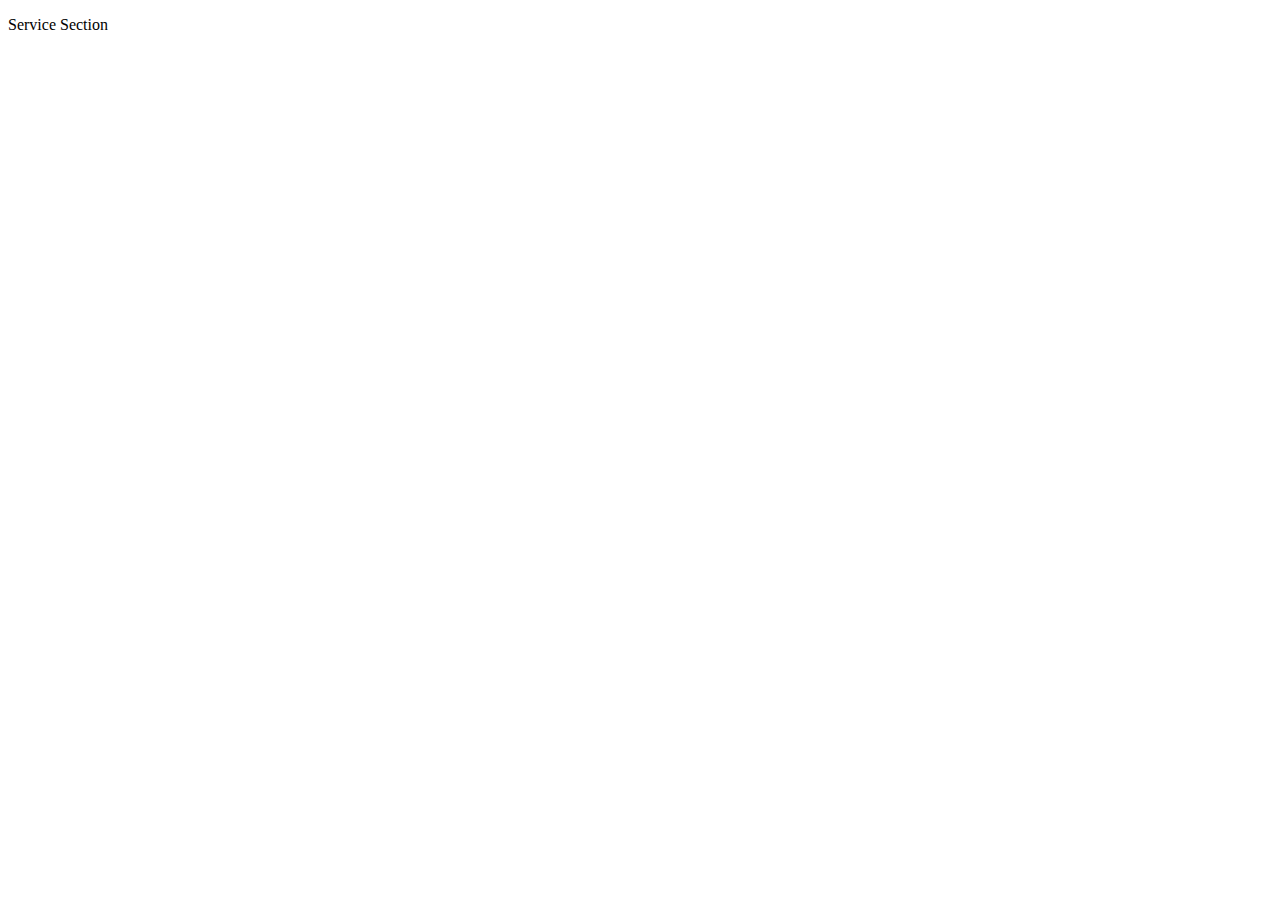
==== service.html @ ff48f56a "Initial commit" ====
<!DOCTYPE html>
<html lang="uz">
<head>
    <meta charset="UTF-8">
    <meta http-equiv="X-UA-Compatible" content="IE=edge">
    <meta name="viewport" content="width=device-width, initial-scale=1.0">
    <title>Service Section</title>
</head>
<body>
    <p>Service Section</p>
</body>
</html>
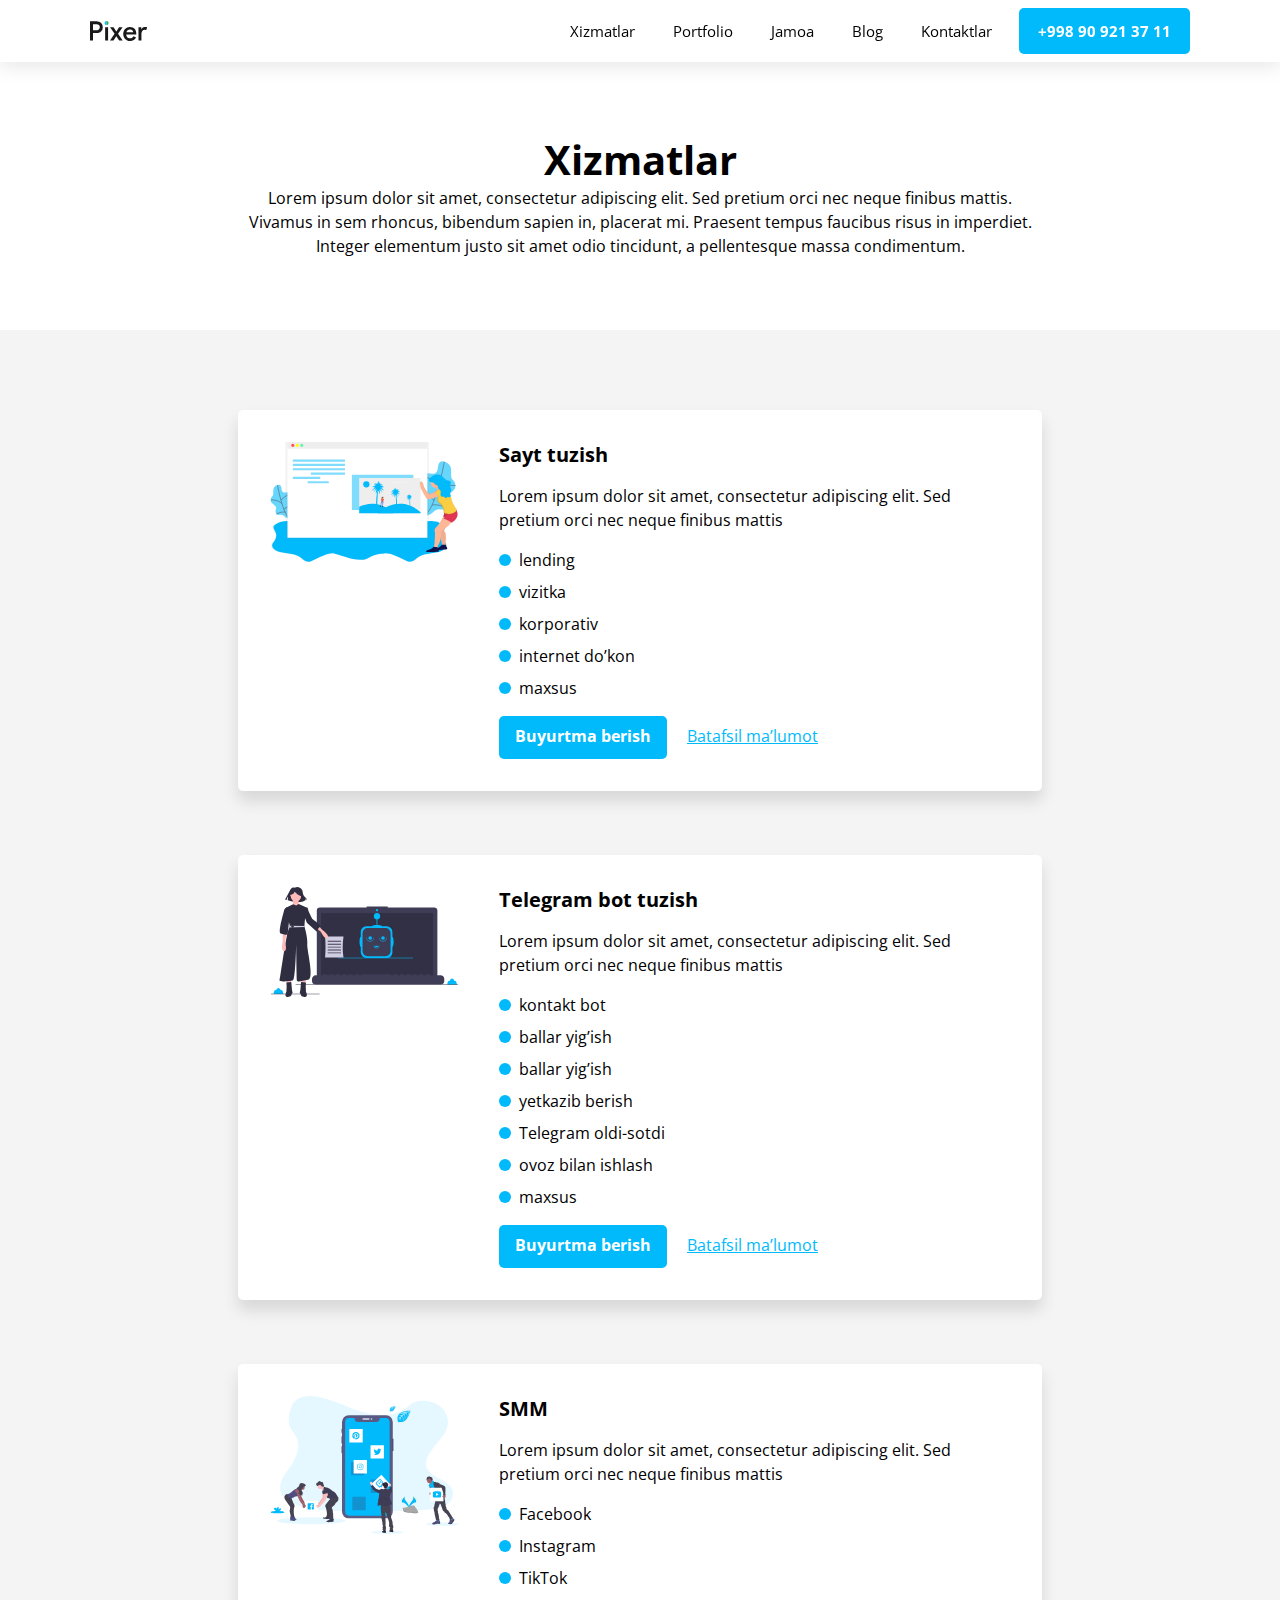
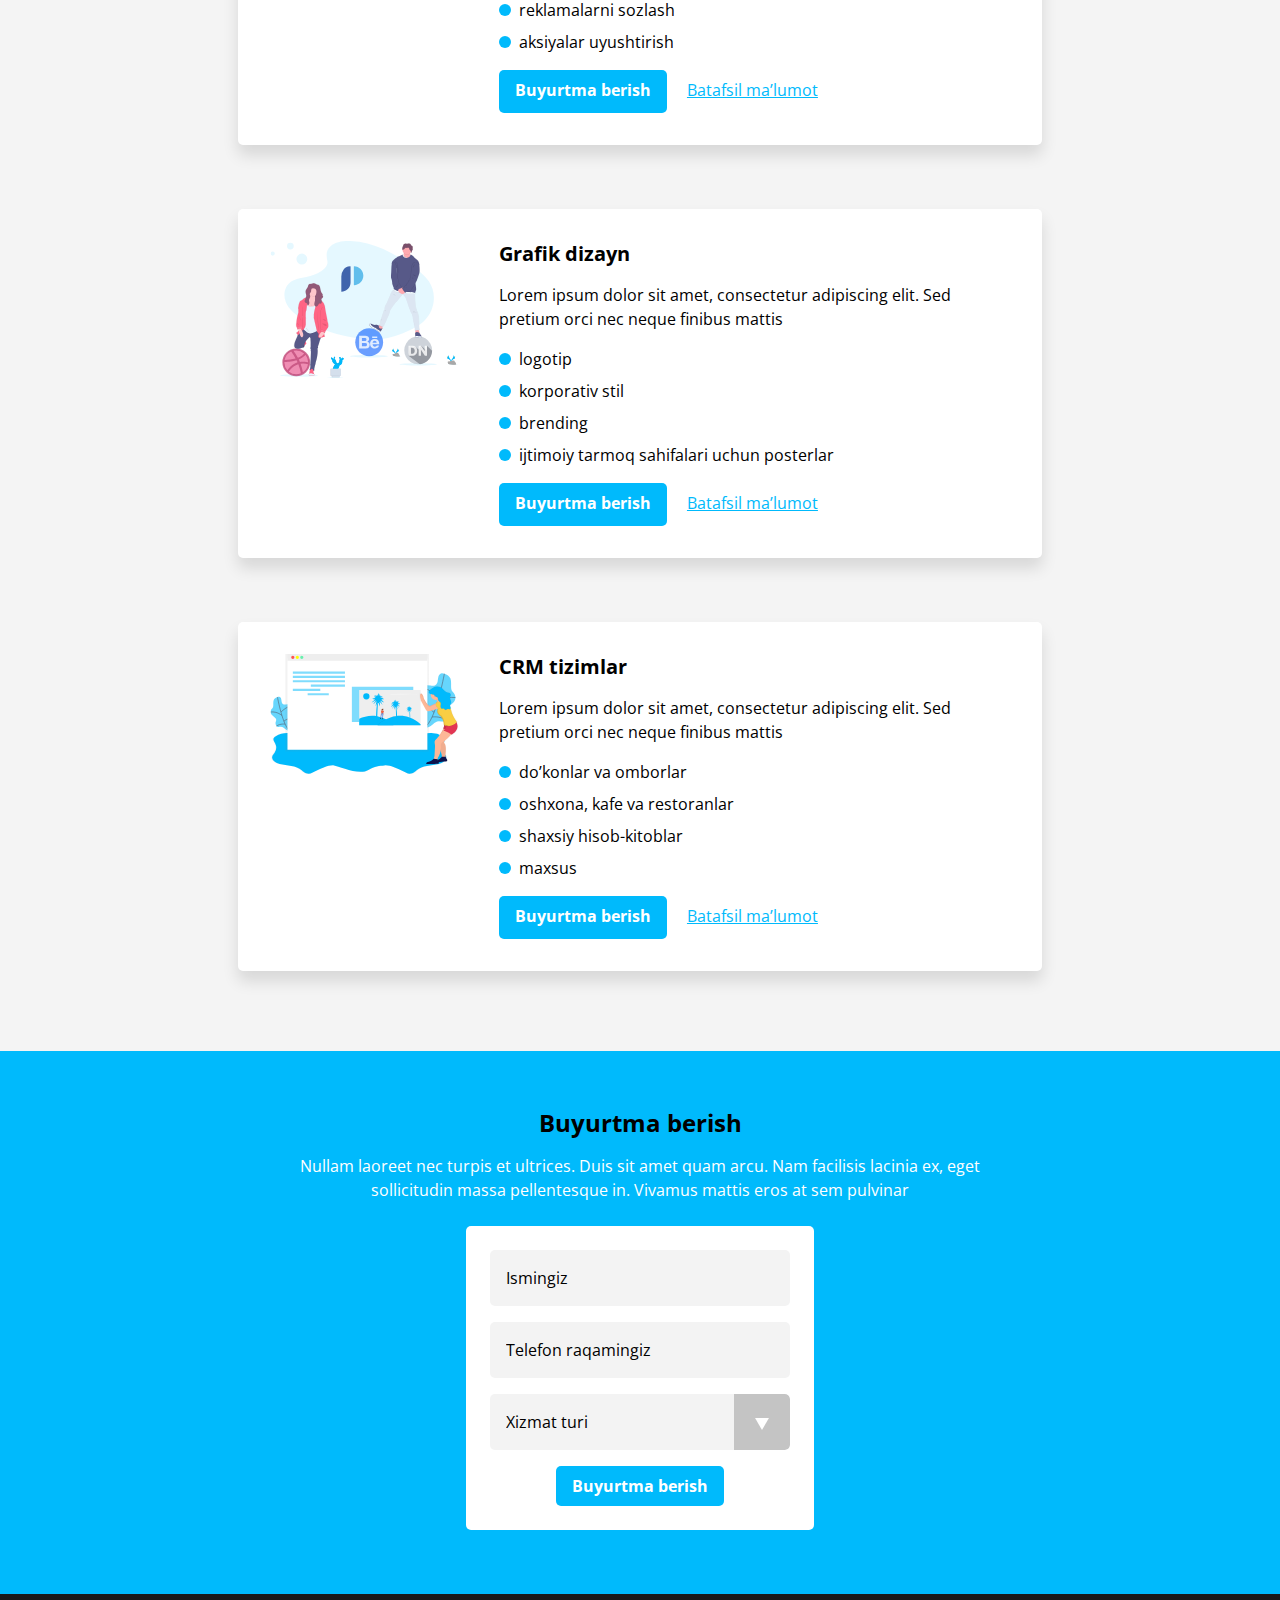
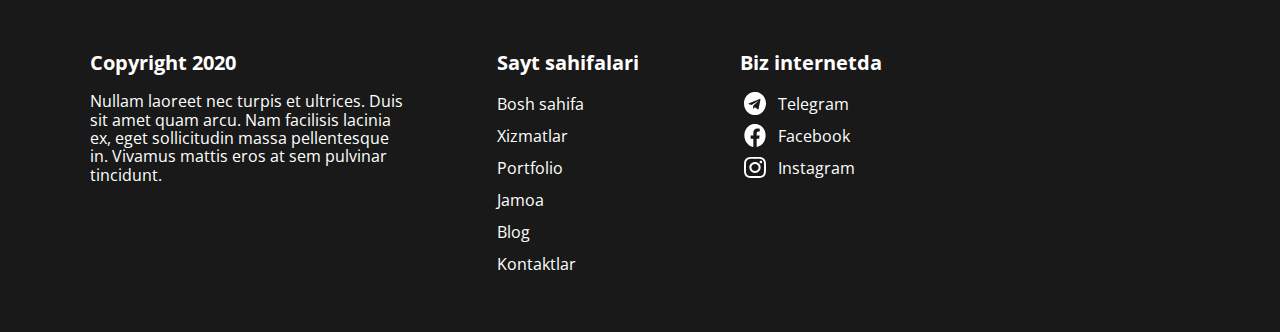
==== commit 011503c2: "Add Service Section and add bg-img to select" ====
--- a/service.html
+++ b/service.html
@@ -1,12 +1,260 @@
 <!DOCTYPE html>
 <html lang="uz">
+
 <head>
     <meta charset="UTF-8">
     <meta http-equiv="X-UA-Compatible" content="IE=edge">
     <meta name="viewport" content="width=device-width, initial-scale=1.0">
-    <title>Service Section</title>
+    <title>Pixer/Service</title>
+    <!-- <link rel="stylesheet" href="./css/normalize.css"> -->
+    <link href="https://unpkg.com/aos@2.3.1/dist/aos.css" rel="stylesheet">
+    <!-- <link rel="stylesheet" href="./css/main.css"> -->
+    <link rel="stylesheet" href="./css/main.min.css">
 </head>
+
 <body>
-    <p>Service Section</p>
+    <!-- Start Header -->
+    <header>
+        <div class="container">
+            <div class="header-part">
+                <a class="logo-link" href="./index.html">
+                    <img class="pixer-logo" src="./images/pixer-logo.svg" width="58" height="20" alt="">
+                </a>
+                <div class="header-info">
+                    <nav class="header-nav">
+                        <ol class="header-list">
+                            <li class="header-item">
+                                <a class="header-link" href="./service.html">Xizmatlar</a>
+                            </li>
+                            <li class="header-item">
+                                <a class="header-link" href="./portfolio.html">Portfolio</a>
+                            </li>
+                            <li class="header-item">
+                                <a class="header-link" href="./team.html">Jamoa</a>
+                            </li>
+                            <li class="header-item">
+                                <a class="header-link" href="./blog.html">Blog</a>
+                            </li>
+                            <li class="header-item">
+                                <a class="header-link" href="#site-footer">Kontaktlar</a>
+                            </li>
+                        </ol>
+                    </nav>
+                    <a class="header-contact-link site-links" href="tel:+998909213711">+998 90 921 37 11</a>
+                </div>
+            </div>
+        </div>
+    </header>
+    <!-- End of  Header -->
+
+    <!-- Start Main Section -->
+    <main>
+        <!-- Start Service Hero Section -->
+        <div id="service-hero">
+            <div class="container">
+                <div class="service-hero-text">
+                    <h2>Xizmatlar</h2>
+                    <p>Lorem ipsum dolor sit amet, consectetur adipiscing elit. Sed pretium orci nec neque finibus
+                        mattis. Vivamus in sem rhoncus, bibendum sapien in, placerat mi. Praesent tempus faucibus
+                        risus in imperdiet. Integer elementum justo sit amet odio tincidunt, a pellentesque massa
+                        condimentum.</p>
+                </div>
+            </div>
+        </div>
+        <!-- End of Service Hero Section -->
+
+        <!-- Start Service Type Section -->
+        <section id="service-type">
+            <div class="container">
+                <div class="service-type-part">
+                    <ul class="service-type-list">
+                        <li class="service-type-item">
+                            <div class="service-type-item-info">
+                                <h3>Sayt tuzish</h3>
+                                <p>Lorem ipsum dolor sit amet, consectetur adipiscing elit. Sed pretium orci nec neque
+                                    finibus
+                                    mattis</p>
+                                <ul class="service-direction-list">
+                                    <li class="service-direction-item">lending</li>
+                                    <li class="service-direction-item">vizitka</li>
+                                    <li class="service-direction-item">korporativ</li>
+                                    <li class="service-direction-item">internet do’kon</li>
+                                    <li class="service-direction-item">maxsus</li>
+                                </ul>
+                                <div class="service-link-box service-type-link-box">
+                                    <a class="service-part-link site-links" href="#order">Buyurtma berish</a>
+                                    <a class="service-page-link" href="./service.html">Batafsil ma’lumot</a>
+                                </div>
+                            </div>
+                        </li>
+                        <li class="service-type-item">
+                            <div class="service-type-item-info">
+                                <h3>Telegram bot tuzish</h3>
+                                <p>Lorem ipsum dolor sit amet, consectetur adipiscing elit. Sed pretium orci nec neque
+                                    finibus
+                                    mattis</p>
+                                <ul class="service-direction-list">
+                                    <li class="service-direction-item">kontakt bot</li>
+                                    <li class="service-direction-item">ballar yig’ish</li>
+                                    <li class="service-direction-item">ballar yig’ish</li>
+                                    <li class="service-direction-item">yetkazib berish</li>
+                                    <li class="service-direction-item">Telegram oldi-sotdi</li>
+                                    <li class="service-direction-item">ovoz bilan ishlash</li>
+                                    <li class="service-direction-item">maxsus</li>
+                                </ul>
+                                <div class="service-link-box service-type-link-box">
+                                    <a class="service-part-link site-links" href="#order">Buyurtma berish</a>
+                                    <a class="service-page-link" href="./service.html">Batafsil ma’lumot</a>
+                                </div>
+                            </div>
+                        </li>
+                        <li class="service-type-item">
+                            <div class="service-type-item-info">
+                                <h3>SMM</h3>
+                                <p>Lorem ipsum dolor sit amet, consectetur adipiscing elit. Sed pretium orci nec neque
+                                    finibus
+                                    mattis</p>
+                                <ul class="service-direction-list">
+                                    <li class="service-direction-item">Facebook</li>
+                                    <li class="service-direction-item">Instagram</li>
+                                    <li class="service-direction-item">TikTok</li>
+                                    <li class="service-direction-item">reklamalarni sozlash</li>
+                                    <li class="service-direction-item">aksiyalar uyushtirish</li>
+                                </ul>
+                                <div class="service-link-box service-type-link-box">
+                                    <a class="service-part-link site-links" href="#order">Buyurtma berish</a>
+                                    <a class="service-page-link" href="./service.html">Batafsil ma’lumot</a>
+                                </div>
+                            </div>
+                        </li>
+                        <li class="service-type-item">
+                            <div class="service-type-item-info">
+                                <h3>Grafik dizayn</h3>
+                                <p>Lorem ipsum dolor sit amet, consectetur adipiscing elit. Sed pretium orci nec neque
+                                    finibus
+                                    mattis</p>
+                                <ul class="service-direction-list">
+                                    <li class="service-direction-item">logotip</li>
+                                    <li class="service-direction-item">korporativ stil</li>
+                                    <li class="service-direction-item">brending</li>
+                                    <li class="service-direction-item">ijtimoiy tarmoq sahifalari uchun posterlar</li>
+                                </ul>
+                                <div class="service-link-box service-type-link-box">
+                                    <a class="service-part-link site-links" href="#order">Buyurtma berish</a>
+                                    <a class="service-page-link" href="./service.html">Batafsil ma’lumot</a>
+                                </div>
+                            </div>
+                        </li>
+                        <li class="service-type-item">
+                            <div class="service-type-item-info">
+                                <h3>CRM tizimlar</h3>
+                                <p>Lorem ipsum dolor sit amet, consectetur adipiscing elit. Sed pretium orci nec neque
+                                    finibus
+                                    mattis</p>
+                                <ul class="service-direction-list">
+                                    <li class="service-direction-item">do’konlar va omborlar</li>
+                                    <li class="service-direction-item">oshxona, kafe va restoranlar</li>
+                                    <li class="service-direction-item">shaxsiy hisob-kitoblar</li>
+                                    <li class="service-direction-item">maxsus</li>
+                                </ul>
+                                <div class="service-link-box service-type-link-box">
+                                    <a class="service-part-link site-links" href="#order">Buyurtma berish</a>
+                                    <a class="service-page-link" href="./service.html">Batafsil ma’lumot</a>
+                                </div>
+                            </div>
+                        </li>
+                    </ul>
+                </div>
+            </div>
+        </section>
+        <!-- End of Service Type Section -->
+
+        <!-- Order Section -->
+        <section id="order">
+            <div class="container">
+                <div class="order-part">
+                    <div class="order-text">
+                        <h2>Buyurtma berish</h2>
+                        <p>Nullam laoreet nec turpis et ultrices. Duis sit amet quam arcu. Nam facilisis lacinia ex,
+                            eget sollicitudin massa pellentesque in. Vivamus mattis eros at sem pulvinar</p>
+                    </div>
+                    <form class="order-part-form" action="https://echo.htmlacademy.ru/courses" method="POST"
+                        autocomplete="off">
+                        <input type="text" name="Name" aria-label="Name" placeholder="Ismingiz" required>
+                        <input type="tel" name="Phone Number" aria-label="Phone Number" placeholder="Telefon raqamingiz"
+                            required>
+                        <select class="order-form-select" name="Xizmat Turi" required>
+                            <option value="" selected disabled>Xizmat turi</option>
+                            <option value="Vebsayt tuzish">Vebsayt tuzish</option>
+                            <option value="Telegram bot">Telegram bot</option>
+                            <option value="SMM">SMM</option>
+                            <option value="Grafik dizayn">Grafik dizayn</option>
+                            <option value="CRM tizimlar">CRM tizimlar</option>
+                        </select>
+                        <div class="order-form-select-btn-box">
+                            <button class="order-form-btn site-links" type="submit">Buyurtma berish</button>
+                        </div>
+                    </form>
+                </div>
+            </div>
+        </section>
+        <!-- End of Order Section -->
+    </main>
+    <!-- End of Main Section -->
+
+    <!-- Footer Section -->
+    <footer id="site-footer">
+        <div class="container">
+            <div class="footer-part">
+                <div class="footer-info">
+                    <strong class="footer-main-title">Copyright 2020</strong>
+                    <p>Nullam laoreet nec turpis et ultrices. Duis sit amet quam arcu. Nam facilisis lacinia ex, eget
+                        sollicitudin massa pellentesque in. Vivamus mattis eros at sem pulvinar tincidunt.</p>
+                </div>
+                <div class="footer-site-pages">
+                    <strong class="footer-main-title">Sayt sahifalari</strong>
+                    <ul class="footer-pages-list">
+                        <li class="footer-pages-item">
+                            <a class="footer-pages-link" href="./index.html">Bosh sahifa</a>
+                        </li>
+                        <li class="footer-pages-item">
+                            <a class="footer-pages-link" href="./service.html">Xizmatlar</a>
+                        </li>
+                        <li class="footer-pages-item">
+                            <a class="footer-pages-link" href="./portfolio.html">Portfolio</a>
+                        </li>
+                        <li class="footer-pages-item">
+                            <a class="footer-pages-link" href="./team.html">Jamoa</a>
+                        </li>
+                        <li class="footer-pages-item">
+                            <a class="footer-pages-link" href="./blog.html">Blog</a>
+                        </li>
+                        <li class="footer-pages-item">
+                            <a class="footer-pages-link" href="./contact.html">Kontaktlar</a>
+                        </li>
+                    </ul>
+                </div>
+                <div class="footer-social-links-box">
+                    <strong class="footer-main-title">Biz internetda</strong>
+                    <ul class="footer-social-list">
+                        <li class="footer-social-item telegram-icon-item">
+                            <a class="footer-social-link" href="https://web.telegram.org/z/" target="blank"
+                                rel="noopener noreferrer">Telegram</a>
+                        </li>
+                        <li class="footer-social-item">
+                            <a class="footer-social-link facebook-icon-item" href="https://facebook.com" target="blank"
+                                rel="noopener noreferrer">Facebook</a>
+                        </li>
+                        <li class="footer-social-item instagram-icon-item">
+                            <a class="footer-social-link instagram-icon-item" href="https://www.instagram.com/"
+                                target="blank" rel="noopener noreferrer">Instagram</a>
+                        </li>
+                    </ul>
+                </div>
+            </div>
+        </div>
+    </footer>
+    <!-- End of Footer Section -->
 </body>
+
 </html>--- a/css/main.css
+++ b/css/main.css
@@ -0,0 +1,833 @@
+/*
+* Prefixed by https://autoprefixer.github.io
+* PostCSS: v8.4.14,
+* Autoprefixer: v10.4.7
+* Browsers: last 4 version
+*/
+
+:root {
+    --main--link-bgcolor: #00BAFC;
+    --main-color-link: #000000;
+    --main-white-color: #ffffff;
+    --main-black-color: #191919;
+    --main-box-shadow-color: #0000001a;
+}
+
+@font-face {
+    font-family: 'Open Sans';
+    font-style: normal;
+    font-weight: 400;
+    src: url('../fonts/open-sans-v29-latin-regular.woff2') format('woff2'),
+        url('../fonts/open-sans-v29-latin-regular.woff') format('woff');
+}
+
+@font-face {
+    font-family: 'Open Sans';
+    font-style: normal;
+    font-weight: 700;
+    src: url('../fonts/open-sans-v29-latin-700.woff2') format('woff2'),
+        url('../fonts/open-sans-v29-latin-700.woff') format('woff');
+}
+
+* {
+    margin: 0;
+    padding: 0;
+    -webkit-box-sizing: border-box;
+    box-sizing: border-box;
+}
+
+html {
+    scroll-behavior: smooth;
+}
+
+body {
+    font-family: 'Open Sans', 'Arial', sans-serif;
+}
+
+.container {
+    max-width: 1140px;
+    margin: 0 auto;
+    padding: 0 20px;
+}
+
+/* Start Header */
+header {
+    position: fixed;
+    z-index: 1000;
+    width: 100%;
+    background-color: var(--main-white-color);
+    -webkit-box-shadow: 0px 4px 20px var(--main-box-shadow-color);
+    box-shadow: 0px 4px 20px var(--main-box-shadow-color);
+}
+
+.header-part {
+    display: -webkit-box;
+    display: -ms-flexbox;
+    display: flex;
+    -webkit-box-align: center;
+    -ms-flex-align: center;
+    align-items: center;
+}
+
+.pixer-logo {
+    vertical-align: middle;
+    -webkit-transition: 0.5s;
+    -o-transition: 0.5s;
+    transition: 0.5s;
+}
+
+.pixer-logo:hover {
+    opacity: 0.8;
+}
+
+.pixer-logo:active {
+    opacity: 0.4;
+}
+
+.header-info {
+    display: -webkit-box;
+    display: -ms-flexbox;
+    display: flex;
+    -webkit-box-align: center;
+    -ms-flex-align: center;
+    align-items: center;
+    margin-left: auto;
+}
+
+.header-list {
+    display: -webkit-box;
+    display: -ms-flexbox;
+    display: flex;
+    -webkit-box-align: center;
+    -ms-flex-align: center;
+    align-items: center;
+    margin-right: 8px;
+    list-style: none;
+}
+
+.header-link,
+.site-links {
+    font-weight: 400;
+    font-size: 15px;
+    line-height: 24px;
+    color: var(--main-color-link);
+    text-decoration: none;
+    -webkit-transition: all 0.5s;
+    -o-transition: all 0.5s;
+    transition: all 0.5s;
+    border-bottom: 3px solid transparent;
+}
+
+.header-item {
+    position: relative;
+    padding: 16px;
+    border: 3px solid transparent;
+    -webkit-transition: all 0.5s ease-in-out;
+    -o-transition: all 0.5s ease-in-out;
+    transition: all 0.5s ease-in-out;
+}
+
+.header-service-list {
+    display: none;
+    position: absolute;
+    top: 60px;
+    left: 0;
+    width: 132px;
+    background-color: var(--main-white-color);
+    list-style: none;
+}
+
+.header-item:hover .header-service-list {
+    display: block;
+}
+
+.header-sevice-item {
+    padding: 10px;
+}
+
+.header-sevice-item a {
+    font-weight: 400;
+    font-size: 16px;
+    line-height: 24px;
+    color: var(--main-color-link);
+    text-decoration: none;
+}
+
+.header-sevice-item:hover {
+    background-color: #00BAFC;
+    color: var(--main-white-color);
+}
+
+.header-sevice-item:hover a {
+    color: var(--main-white-color);
+}
+
+.header-sevice-item:active {
+    background-color: #00BAFC;
+    opacity: 0.6;
+}
+
+.header-item:hover {
+    border-bottom: 3px solid var(--main-black-color);
+}
+
+.header-item:active {
+    background-color: var(--main-black-color);
+    opacity: 0.6;
+}
+
+.header-item:active .header-link {
+    color: var(--main-white-color);
+}
+
+.site-links {
+    display: inline-block;
+    padding: 8px 16px;
+    font-size: 16px;
+    font-weight: 700;
+    color: var(--main-white-color);
+    background: var(--main--link-bgcolor);
+    border-radius: 5px;
+}
+
+.site-links:hover {
+    opacity: 0.8;
+}
+
+.site-links:active {
+    opacity: 0.6;
+}
+
+.header-contact-link {
+    font-size: 15px;
+    border: 3px solid transparent;
+}
+
+.header-contact-link:hover {
+    opacity: none;
+    color: var(--main--link-bgcolor);
+    background: var(--main-white-color);
+    border: 3px solid var(--main--link-bgcolor);
+    border-radius: 5px;
+}
+
+.header-contact-link:active {
+    color: var(--main-white-color);
+    background: #00bafc99;
+}
+
+/* End of Header */
+
+/* /* ----------- Start Home Page ------------- */
+*/
+
+/* Start Hero Section */
+#hero {
+    padding: 142px 0 80px 0;
+}
+
+.hero-part {
+    display: -webkit-box;
+    display: -ms-flexbox;
+    display: flex;
+    -webkit-box-align: center;
+    -ms-flex-align: center;
+    align-items: center;
+    -webkit-box-pack: justify;
+    -ms-flex-pack: justify;
+    justify-content: space-between;
+}
+
+.hero-text {
+    width: 470px;
+}
+
+.hero-part-iframe {
+    border: none;
+    border-radius: 5px;
+}
+
+.hero-text h1,
+.service-text h2,
+.service-item h3,
+.how-we-work-text h2,
+.order-text h2 {
+    margin: 0;
+    font-weight: 700;
+    font-size: 30px;
+    line-height: 130%;
+    color: var(--main-color-link);
+}
+
+.hero-text p,
+.service-text p,
+.service-item p,
+.service-page-link,
+.how-we-work-text p,
+.order-text p,
+.footer-pages-link,
+.footer-social-link {
+    margin: 16px 0;
+    font-weight: 400;
+    font-size: 16px;
+    line-height: 24px;
+    color: var(--main-color-link);
+}
+
+/* End of Hero Section */
+
+/* Start Service Section */
+#service,
+#how-we-work {
+    padding: 56px 0;
+}
+
+.service-text,
+.how-we-work-text,
+.order-text {
+    margin: 0 auto;
+    width: 719px;
+    text-align: center;
+}
+
+.service-text h2,
+.how-we-work-text h2,
+.order-text h2 {
+    font-size: 24px;
+}
+
+.service-list {
+    display: -webkit-box;
+    display: -ms-flexbox;
+    display: flex;
+    -webkit-box-align: center;
+    -ms-flex-align: center;
+    align-items: center;
+    -webkit-box-pack: center;
+    -ms-flex-pack: center;
+    justify-content: center;
+    -ms-flex-wrap: wrap;
+    flex-wrap: wrap;
+    padding: 8px 0 0 0;
+    list-style: none;
+}
+
+.service-item {
+    width: 320px;
+    margin-right: 70px;
+    padding: 24px 58px;
+    background: var(--main-white-color);
+    -webkit-box-shadow: 0px 8px 8px #0000001a;
+    box-shadow: 0px 8px 8px #0000001a;
+    border-radius: 5px;
+    -webkit-transition: 0.5s;
+    -o-transition: 0.5s;
+    transition: 0.5s;
+}
+
+.aos-init,
+.aos-animate {
+    z-index: -1;
+}
+
+.service-item:nth-child(3) {
+    margin: 0;
+}
+
+.service-item:hover {
+    -webkit-box-shadow: 0px 12px 21px #0000001a;
+    box-shadow: 0px 12px 21px #0000001a;
+}
+
+.service-item:active {
+    -webkit-box-shadow: 0px 4px 4px #00000033;
+    box-shadow: 0px 4px 4px #00000033;
+}
+
+.service-item-box::before {
+    content: '';
+    display: block;
+    width: 202px;
+    height: 130px;
+    background-image: url('../images/website-illustration.svg');
+    background-repeat: no-repeat;
+    background-position: center;
+}
+
+.service-item:nth-child(4),
+.service-item:nth-child(5) {
+    margin-top: 48px;
+}
+
+.telegram-item::before {
+    background-image: url('../images/bot-illustration.svg');
+}
+
+.smm-item::before {
+    background-image: url('../images/smm-illustration.svg');
+}
+
+.crm-item,
+.design-item {
+    margin-top: 48px;
+}
+
+.design-item::before {
+    background-image: url('../images/design-illustration.svg');
+}
+
+.crm-item::before {
+    background-image: url('../images/crm-illustration.svg');
+}
+
+.service-item-link {
+    text-decoration: none;
+}
+
+.service-item h3 {
+    margin: 16px 0;
+    font-size: 20px;
+    text-align: center;
+}
+
+.service-item p {
+    margin: 0;
+    text-align: center;
+}
+
+.service-link-box {
+    display: -webkit-box;
+    display: -ms-flexbox;
+    display: flex;
+    -webkit-box-pack: center;
+    -ms-flex-pack: center;
+    justify-content: center;
+    -webkit-box-align: center;
+    -ms-flex-align: center;
+    align-items: center;
+    margin-top: 40px;
+}
+
+.service-page-link {
+    margin: 0 0 0 16px;
+    color: var(--main--link-bgcolor);
+}
+
+/* End of Service Section */
+
+/* Start How We Work Section */
+.how-we-work-list {
+    display: -webkit-box;
+    display: -ms-flexbox;
+    display: flex;
+    -webkit-box-pack: center;
+    -ms-flex-pack: center;
+    justify-content: center;
+    -webkit-box-orient: vertical;
+    -webkit-box-direction: normal;
+    -ms-flex-direction: column;
+    flex-direction: column;
+    margin: 0 auto;
+    width: 900px;
+    list-style: none;
+}
+
+.how-we-work-item {
+    display: -webkit-box;
+    display: -ms-flexbox;
+    display: flex;
+    -webkit-box-align: center;
+    -ms-flex-align: center;
+    align-items: center;
+    margin-bottom: 48px;
+}
+
+.how-we-work-item:last-child {
+    margin-bottom: 0;
+}
+
+.how-we-work-item:nth-child(even) {
+    -webkit-box-orient: horizontal;
+    -webkit-box-direction: reverse;
+    -ms-flex-direction: row-reverse;
+    flex-direction: row-reverse;
+}
+
+.how-we-work-item::before {
+    content: '';
+    width: 300px;
+    height: 278px;
+    background-image: url('../images/how-we-work-img-demand.svg');
+    background-repeat: no-repeat;
+    background-position: center;
+}
+
+.offer-item::before {
+    background-image: url('../images/how-we-work-img-offer.svg');
+}
+
+.time-item::before {
+    background-image: url('../images/how-we-work-img-time.svg');
+}
+
+.quality-item::before {
+    background-image: url('../images/how-we-work-img-quality.svg');
+}
+
+.support-item::before {
+    background-image: url('../images/how-we-work-img-support.svg');
+}
+
+.how-we-work-item-text {
+    width: 560px;
+    margin-left: 32px;
+}
+
+.how-we-work-item:nth-child(even) .how-we-work-item-text {
+    margin: 0 32px 0 0;
+}
+
+.how-we-work-item-text p {
+    margin-top: 8px;
+}
+
+.how-we-work-link-box {
+    display: -webkit-box;
+    display: -ms-flexbox;
+    display: flex;
+    -webkit-box-pack: center;
+    -ms-flex-pack: center;
+    justify-content: center;
+    margin-top: 50px;
+}
+
+/* End of How We Work Section */
+
+/* Start Order Section */
+#order {
+    padding: 56px 0 64px 0;
+    background-color: var(--main--link-bgcolor);
+}
+
+.order-text h2 {
+    color: var(--main-white-color);
+}
+
+.order-text p {
+    margin: 16px 0 24px 0;
+    color: var(--main-white-color);
+}
+
+.order-part-form {
+    margin: 0 auto;
+    width: 348px;
+    padding: 24px;
+    background: var(--main-white-color);
+    border-radius: 5px;
+}
+
+.order-part-form input,
+.order-form-select {
+    width: 300px;
+    margin-bottom: 16px;
+    padding: 16px;
+    font-weight: 400;
+    font-size: 16px;
+    line-height: 150%;
+    color: var(--main-color-link);
+    border: none;
+    background: #F3F3F3;
+    border-radius: 5px;
+}
+
+.order-form-select {
+    -webkit-appearance: none;
+    -moz-appearance: none;
+    appearance: none;
+    background-image: url('../images/select-arrow.svg');
+    background-size: 56px 56px;
+    background-repeat: no-repeat;
+    background-position: right;
+}
+
+.order-part-form input::-webkit-input-placeholder {
+    font-weight: 400;
+    font-size: 16px;
+    line-height: 150%;
+    color: var(--main-color-link);
+}
+
+.order-part-form input::-moz-placeholder {
+    font-weight: 400;
+    font-size: 16px;
+    line-height: 150%;
+    color: var(--main-color-link);
+}
+
+.order-part-form input:-ms-input-placeholder {
+    font-weight: 400;
+    font-size: 16px;
+    line-height: 150%;
+    color: var(--main-color-link);
+}
+
+.order-part-form input::-ms-input-placeholder {
+    font-weight: 400;
+    font-size: 16px;
+    line-height: 150%;
+    color: var(--main-color-link);
+}
+
+.order-part-form input::placeholder {
+    font-weight: 400;
+    font-size: 16px;
+    line-height: 150%;
+    color: var(--main-color-link);
+}
+
+.order-form-select-btn-box {
+    display: -webkit-box;
+    display: -ms-flexbox;
+    display: flex;
+    -webkit-box-pack: center;
+    -ms-flex-pack: center;
+    justify-content: center;
+}
+
+.order-form-btn {
+    margin: 0 auto;
+    border: none;
+}
+
+/* End of Order Section */
+
+/* Start Footer Section */
+footer {
+    padding: 56px 0;
+    background-color: var(--main-black-color);
+    color: var(--main-white-color);
+}
+
+.footer-part {
+    display: -webkit-box;
+    display: -ms-flexbox;
+    display: flex;
+}
+
+.footer-info {
+    width: 320px;
+}
+
+.footer-main-title {
+    display: inline-block;
+    margin-bottom: 16px;
+}
+
+.footer-main-title {
+    font-weight: 700;
+    font-size: 20px;
+    line-height: 130%;
+}
+
+.footer-site-pages {
+    margin: 0 100px 0 87px;
+    width: 143px;
+}
+
+.footer-pages-item,
+.footer-social-item {
+    margin-bottom: 8px;
+    list-style: none;
+}
+
+.footer-pages-item:last-child,
+.footer-social-item:last-child {
+    margin-bottom: 0;
+}
+
+.footer-social-link {
+    display: -webkit-box;
+    display: -ms-flexbox;
+    display: flex;
+    -webkit-transition: 0.5s;
+    -o-transition: 0.5s;
+    transition: 0.5s;
+}
+
+.footer-social-link::before {
+    content: '';
+    display: block;
+    margin-right: 8px;
+    width: 30px;
+    height: 23px;
+    background-image: url('../images/telegram-icon.svg');
+    background-repeat: no-repeat;
+    background-position: center;
+}
+
+.facebook-icon-item::before {
+    background-image: url('../images/facebook-icon.svg');
+}
+
+.instagram-icon-item::before {
+    background-image: url('../images/instagram-icon.svg');
+}
+
+.footer-pages-link,
+.footer-social-link {
+    margin: 0;
+    color: var(--main-white-color);
+    text-decoration: none;
+    -webkit-transition: 0.5s;
+    -o-transition: 0.5s;
+    transition: 0.5s;
+}
+
+.footer-pages-link:hover,
+.footer-social-link:hover {
+    color: var(--main--link-bgcolor);
+}
+
+.footer-pages-link:active,
+.footer-social-item:active {
+    opacity: 0.6;
+}
+
+.footer-social-links-box {
+    width: 142px;
+}
+
+/* End of Footer Section */
+/* ----------- End of Home Page ------------- */
+
+
+/* ----------- Start Service Page ------------- */
+/* Start Service Hero Section */
+#service-hero {
+    background-color: var(--main-white-color);
+}
+
+.service-hero-text {
+    width: 800px;
+    margin: 0 auto;
+    padding: 134px 0 72px 0;
+    text-align: center;
+}
+
+.service-hero-text h2 {
+    font-weight: 700;
+    font-size: 40px;
+    line-height: 130%;
+    color: var(--main-color-link);
+}
+
+.service-hero-text p,
+.service-type-item-info p {
+    font-weight: 400;
+    font-size: 16px;
+    line-height: 24px;
+    color: var(--main-color-link)
+}
+
+/* End of Service Hero Section */
+
+/* Start Service Type Section */
+#service-type {
+    padding: 80px 0;
+    background-color: #F4F4F4;
+}
+
+.service-type-list {
+    width: 804px;
+    margin: 0 auto;
+}
+
+.service-type-item {
+    display: -webkit-box;
+    display: -ms-flexbox;
+    display: flex;
+    padding: 32px;
+    background-color: var(--main-white-color);
+    -webkit-box-shadow: 0px 10px 16px rgba(0, 0, 0, 0.12);
+    box-shadow: 0px 10px 16px rgba(0, 0, 0, 0.12);
+    border-radius: 5px;
+    list-style: none;
+}
+
+.service-type-item:not(:last-child) {
+    margin-bottom: 64px;
+}
+
+.service-type-item::before {
+    content: '';
+    background-image: url('../images/website-illustration.svg');
+    width: 200px;
+    height: 129;
+    margin-right: 40px;
+    background-repeat: no-repeat;
+    background-size: contain;
+}
+
+.service-type-item:nth-child(2):before {
+    background-image: url('../images/bot-illustration.svg');
+}
+
+.service-type-item:nth-child(3):before {
+    background-image: url('../images/smm-illustration.svg');
+}
+
+.service-type-item:nth-child(4):before {
+    background-image: url('../images/design-illustration.svg')
+}
+
+.service-type-item-info {
+    width: 541px;
+    margin-left: auto;
+}
+
+.service-type-item-info h3 {
+    font-weight: 700;
+    font-size: 20px;
+    line-height: 130%;
+    color: var(--main-color-link);
+}
+
+.service-type-item-info p {
+    margin: 16px 0;
+}
+
+.service-type-link-box {
+    -webkit-box-pack: start;
+    -ms-flex-pack: start;
+    justify-content: flex-start;
+    display: inline-block;
+    margin-top: 8px;
+}
+
+.service-direction-item {
+    display: -webkit-box;
+    display: -ms-flexbox;
+    display: flex;
+    -webkit-box-align: center;
+    -ms-flex-align: center;
+    align-items: center;
+    margin-bottom: 8px;
+    font-weight: 400;
+    font-size: 16px;
+    line-height: 24px;
+    color: var(--main-color-link);
+    list-style: none;
+}
+
+.service-direction-item::before {
+    content: '';
+    width: 12px;
+    height: 12px;
+    margin-right: 8px;
+    border-radius: 50%;
+    background-color: #00BAFC;
+
+}
+
+/* End of Service Type Section */
+/* ----------- End of Service Page ------------- */--- a/css/main.min.css
+++ b/css/main.min.css
@@ -0,0 +1 @@
+/*! normalize.css v8.0.1 | MIT License | github.com/necolas/normalize.css */button,hr,input{overflow:visible}progress,sub,sup{vertical-align:baseline}[type=checkbox],[type=radio],legend{box-sizing:border-box;padding:0}*,legend{padding:0}#how-we-work,#service,footer{padding:56px 0}html{line-height:1.15;-webkit-text-size-adjust:100%;scroll-behavior:smooth}.header-item:hover .header-service-list,details,main{display:block}h1{font-size:2em;margin:.67em 0}hr{box-sizing:content-box;height:0}code,kbd,pre,samp{font-family:monospace,monospace;font-size:1em}a{background-color:transparent}.header-service-list,header{background-color:var(--main-white-color)}abbr[title]{border-bottom:none;text-decoration:underline;text-decoration:underline dotted}b,strong{font-weight:bolder}small{font-size:80%}sub,sup{font-size:75%;line-height:0;position:relative}sub{bottom:-.25em}sup{top:-.5em}img{border-style:none}button,input,optgroup,select,textarea{font-family:inherit;font-size:100%;line-height:1.15;margin:0}button,select{text-transform:none}[type=button],[type=reset],[type=submit],button{-webkit-appearance:button}[type=button]::-moz-focus-inner,[type=reset]::-moz-focus-inner,[type=submit]::-moz-focus-inner,button::-moz-focus-inner{border-style:none;padding:0}[type=button]:-moz-focusring,[type=reset]:-moz-focusring,[type=submit]:-moz-focusring,button:-moz-focusring{outline:ButtonText dotted 1px}fieldset{padding:.35em .75em .625em}legend{color:inherit;display:table;max-width:100%;white-space:normal}textarea{overflow:auto}[type=number]::-webkit-inner-spin-button,[type=number]::-webkit-outer-spin-button{height:auto}[type=search]{-webkit-appearance:textfield;outline-offset:-2px}[type=search]::-webkit-search-decoration{-webkit-appearance:none}::-webkit-file-upload-button{-webkit-appearance:button;font:inherit}.header-link,.header-sevice-item a,.site-links{font-weight:400;line-height:24px;color:var(--main-color-link);text-decoration:none}summary{display:list-item}[hidden],template{display:none}.header-info,.header-part{display:-webkit-box;display:-ms-flexbox;-webkit-box-align:center}:root{--main--link-bgcolor:#00BAFC;--main-color-link:#000000;--main-white-color:#ffffff;--main-black-color:#191919;--main-box-shadow-color:#0000001a}@font-face{font-family:'Open Sans';font-style:normal;font-weight:400;src:url('../fonts/open-sans-v29-latin-regular.woff2') format('woff2'),url('../fonts/open-sans-v29-latin-regular.woff') format('woff')}@font-face{font-family:'Open Sans';font-style:normal;font-weight:700;src:url('../fonts/open-sans-v29-latin-700.woff2') format('woff2'),url('../fonts/open-sans-v29-latin-700.woff') format('woff')}*{margin:0;-webkit-box-sizing:border-box;box-sizing:border-box}body{margin:0;font-family:'Open Sans',Arial,sans-serif}.container{max-width:1140px;margin:0 auto;padding:0 20px}header{position:fixed;z-index:1000;width:100%;-webkit-box-shadow:0 4px 20px var(--main-box-shadow-color);box-shadow:0 4px 20px var(--main-box-shadow-color)}.header-part{display:flex;-ms-flex-align:center;align-items:center}.pixer-logo{vertical-align:middle;-webkit-transition:.5s;-o-transition:.5s;transition:.5s}.header-link,.service-item,.site-links{-webkit-transition:.5s;-o-transition:.5s}.pixer-logo:hover,.site-links:hover{opacity:.8}.pixer-logo:active{opacity:.4}.footer-pages-link:active,.footer-social-item:active,.header-item:active,.site-links:active{opacity:.6}.header-info{display:flex;-ms-flex-align:center;align-items:center;margin-left:auto}.header-list,.hero-part{display:-webkit-box;display:-ms-flexbox;-webkit-box-align:center}.header-list{display:flex;-ms-flex-align:center;align-items:center;margin-right:8px;list-style:none}.header-link,.site-links{font-size:15px;transition:.5s;border-bottom:3px solid transparent}.header-item{position:relative;padding:16px;border:3px solid transparent;-webkit-transition:.5s ease-in-out;-o-transition:.5s ease-in-out;transition:.5s ease-in-out}.header-service-list{display:none;position:absolute;top:60px;left:0;width:132px;list-style:none}.header-sevice-item{padding:10px}.header-sevice-item a{font-size:16px}.header-item:active .header-link,.header-sevice-item:hover,.header-sevice-item:hover a,.order-text h2,.site-links{color:var(--main-white-color)}.header-sevice-item:hover{background-color:#00bafc}.header-sevice-item:active{background-color:#00bafc;opacity:.6}.header-item:active,footer{background-color:var(--main-black-color)}.header-item:hover{border-bottom:3px solid var(--main-black-color)}.site-links{display:inline-block;padding:8px 16px;font-size:16px;font-weight:700;background:var(--main--link-bgcolor);border-radius:5px}.header-contact-link{font-size:15px;border:3px solid transparent}.header-contact-link:hover{opacity:none;color:var(--main--link-bgcolor);background:var(--main-white-color);border:3px solid var(--main--link-bgcolor);border-radius:5px}.header-contact-link:active{color:var(--main-white-color);background:#00bafc99}.how-we-work-item::before,.service-item-box::before{background-repeat:no-repeat;background-position:center}#hero{padding:142px 0 80px}.hero-part{display:flex;-ms-flex-align:center;align-items:center;-webkit-box-pack:justify;-ms-flex-pack:justify;justify-content:space-between}.service-link-box,.service-list{display:-webkit-box;display:-ms-flexbox}.hero-text{width:470px}.hero-part-iframe{border:none;border-radius:5px}.order-part-form,.service-item{background:var(--main-white-color);border-radius:5px}.hero-text h1,.how-we-work-text h2,.order-text h2,.service-item h3,.service-text h2{margin:0;font-weight:700;font-size:30px;line-height:130%;color:var(--main-color-link)}.footer-pages-link,.footer-social-link,.hero-text p,.how-we-work-text p,.order-text p,.service-item p,.service-page-link,.service-text p{margin:16px 0;font-weight:400;font-size:16px;line-height:24px;color:var(--main-color-link)}.footer-pages-link:hover,.footer-social-link:hover,.service-page-link{color:var(--main--link-bgcolor)}.how-we-work-text,.order-text,.service-text{margin:0 auto;width:719px;text-align:center}.how-we-work-text h2,.order-text h2,.service-text h2{font-size:24px}.service-list{display:flex;-webkit-box-align:center;-ms-flex-align:center;align-items:center;-webkit-box-pack:center;-ms-flex-pack:center;justify-content:center;-ms-flex-wrap:wrap;flex-wrap:wrap;padding:8px 0 0;list-style:none}.service-item{width:320px;margin-right:70px;padding:24px 58px;-webkit-box-shadow:0 8px 8px #0000001a;box-shadow:0 8px 8px #0000001a;transition:.5s}.aos-animate,.aos-init{z-index:-1}.service-item:nth-child(3){margin:0}.service-item:hover{-webkit-box-shadow:0 12px 21px #0000001a;box-shadow:0 12px 21px #0000001a}.service-item:active{-webkit-box-shadow:0 4px 4px #00000033;box-shadow:0 4px 4px #00000033}.service-item-box::before{content:'';display:block;width:202px;height:130px;background-image:url('../images/website-illustration.svg')}.crm-item,.design-item,.service-item:nth-child(4),.service-item:nth-child(5){margin-top:48px}.service-type-item:nth-child(2):before,.telegram-item::before{background-image:url('../images/bot-illustration.svg')}.service-type-item:nth-child(3):before,.smm-item::before{background-image:url('../images/smm-illustration.svg')}.design-item::before,.service-type-item:nth-child(4):before{background-image:url('../images/design-illustration.svg')}.crm-item::before{background-image:url('../images/crm-illustration.svg')}.service-item-link{text-decoration:none}.service-item h3{margin:16px 0;font-size:20px;text-align:center}.service-item p{margin:0;text-align:center}.service-link-box{display:flex;-webkit-box-pack:center;-ms-flex-pack:center;justify-content:center;-webkit-box-align:center;-ms-flex-align:center;align-items:center;margin-top:40px}.how-we-work-item,.how-we-work-list{display:-webkit-box;display:-ms-flexbox}.service-page-link{margin:0 0 0 16px}.how-we-work-list{display:flex;-webkit-box-pack:center;-ms-flex-pack:center;justify-content:center;-webkit-box-orient:vertical;-webkit-box-direction:normal;-ms-flex-direction:column;flex-direction:column;margin:0 auto;width:900px;list-style:none}.how-we-work-item{display:flex;-webkit-box-align:center;-ms-flex-align:center;align-items:center;margin-bottom:48px}.footer-pages-item:last-child,.footer-social-item:last-child,.how-we-work-item:last-child{margin-bottom:0}.how-we-work-item:nth-child(2n){-webkit-box-orient:horizontal;-webkit-box-direction:reverse;-ms-flex-direction:row-reverse;flex-direction:row-reverse}.how-we-work-item::before{content:'';width:300px;height:278px;background-image:url('../images/how-we-work-img-demand.svg')}.offer-item::before{background-image:url('../images/how-we-work-img-offer.svg')}.time-item::before{background-image:url('../images/how-we-work-img-time.svg')}.quality-item::before{background-image:url('../images/how-we-work-img-quality.svg')}.support-item::before{background-image:url('../images/how-we-work-img-support.svg')}.how-we-work-item-text{width:560px;margin-left:32px}.how-we-work-item:nth-child(2n) .how-we-work-item-text{margin:0 32px 0 0}.how-we-work-item-text p{margin-top:8px}.how-we-work-link-box{display:-webkit-box;display:-ms-flexbox;display:flex;-webkit-box-pack:center;-ms-flex-pack:center;justify-content:center;margin-top:50px}#order{padding:56px 0 64px;background-color:var(--main--link-bgcolor)}.order-text p{margin:16px 0 24px;color:var(--main-white-color)}.order-part-form{margin:0 auto;width:348px;padding:24px}.order-form-select,.order-part-form input{width:300px;margin-bottom:16px;padding:16px;font-weight:400;font-size:16px;line-height:150%;color:var(--main-color-link);border:none;background:#f3f3f3;border-radius:5px}#service-hero,.service-type-item{background-color:var(--main-white-color)}.order-form-select{-webkit-appearance:none;-moz-appearance:none;appearance:none;background-image:url('../images/select-arrow.svg');background-size:56px 56px;background-repeat:no-repeat;background-position:right}.order-part-form input::-webkit-input-placeholder{font-weight:400;font-size:16px;line-height:150%;color:var(--main-color-link)}.order-part-form input::-moz-placeholder{font-weight:400;font-size:16px;line-height:150%;color:var(--main-color-link)}.order-part-form input:-ms-input-placeholder{font-weight:400;font-size:16px;line-height:150%;color:var(--main-color-link)}.order-part-form input::-ms-input-placeholder{font-weight:400;font-size:16px;line-height:150%;color:var(--main-color-link)}.order-part-form input::placeholder{font-weight:400;font-size:16px;line-height:150%;color:var(--main-color-link)}.order-form-select-btn-box{display:-webkit-box;display:-ms-flexbox;display:flex;-webkit-box-pack:center;-ms-flex-pack:center;justify-content:center}.order-form-btn{margin:0 auto;border:none}footer{color:var(--main-white-color)}.footer-part,.footer-social-link{display:-webkit-box;display:-ms-flexbox;display:flex}.footer-info{width:320px}.footer-main-title{display:inline-block;margin-bottom:16px;font-weight:700;font-size:20px;line-height:130%}.footer-site-pages{margin:0 100px 0 87px;width:143px}.footer-pages-item,.footer-social-item{margin-bottom:8px;list-style:none}.footer-social-link::before{content:'';display:block;margin-right:8px;width:30px;height:23px;background-image:url('../images/telegram-icon.svg');background-repeat:no-repeat;background-position:center}.facebook-icon-item::before{background-image:url('../images/facebook-icon.svg')}.instagram-icon-item::before{background-image:url('../images/instagram-icon.svg')}.footer-pages-link,.footer-social-link{margin:0;color:var(--main-white-color);text-decoration:none;-webkit-transition:.5s;-o-transition:.5s;transition:.5s}.footer-social-links-box{width:142px}.service-hero-text{width:800px;margin:0 auto;padding:134px 0 72px;text-align:center}.service-hero-text h2{font-weight:700;font-size:40px;line-height:130%;color:var(--main-color-link)}.service-direction-item,.service-hero-text p,.service-type-item-info p{font-weight:400;font-size:16px;line-height:24px;color:var(--main-color-link)}#service-type{padding:80px 0;background-color:#f4f4f4}.service-type-list{width:804px;margin:0 auto}.service-type-item{display:-webkit-box;display:-ms-flexbox;display:flex;padding:32px;-webkit-box-shadow:0 10px 16px rgba(0,0,0,.12);box-shadow:0 10px 16px rgba(0,0,0,.12);border-radius:5px;list-style:none}.service-type-item:not(:last-child){margin-bottom:64px}.service-type-item::before{content:'';background-image:url('../images/website-illustration.svg');width:200px;height:129;margin-right:40px;background-repeat:no-repeat;background-size:contain}.service-type-item-info{width:541px;margin-left:auto}.service-type-item-info h3{font-weight:700;font-size:20px;line-height:130%;color:var(--main-color-link)}.service-type-item-info p{margin:16px 0}.service-type-link-box{-webkit-box-pack:start;-ms-flex-pack:start;justify-content:flex-start;display:inline-block;margin-top:8px}.service-direction-item{display:-webkit-box;display:-ms-flexbox;display:flex;-webkit-box-align:center;-ms-flex-align:center;align-items:center;margin-bottom:8px;list-style:none}.service-direction-item::before{content:'';width:12px;height:12px;margin-right:8px;border-radius:50%;background-color:#00bafc}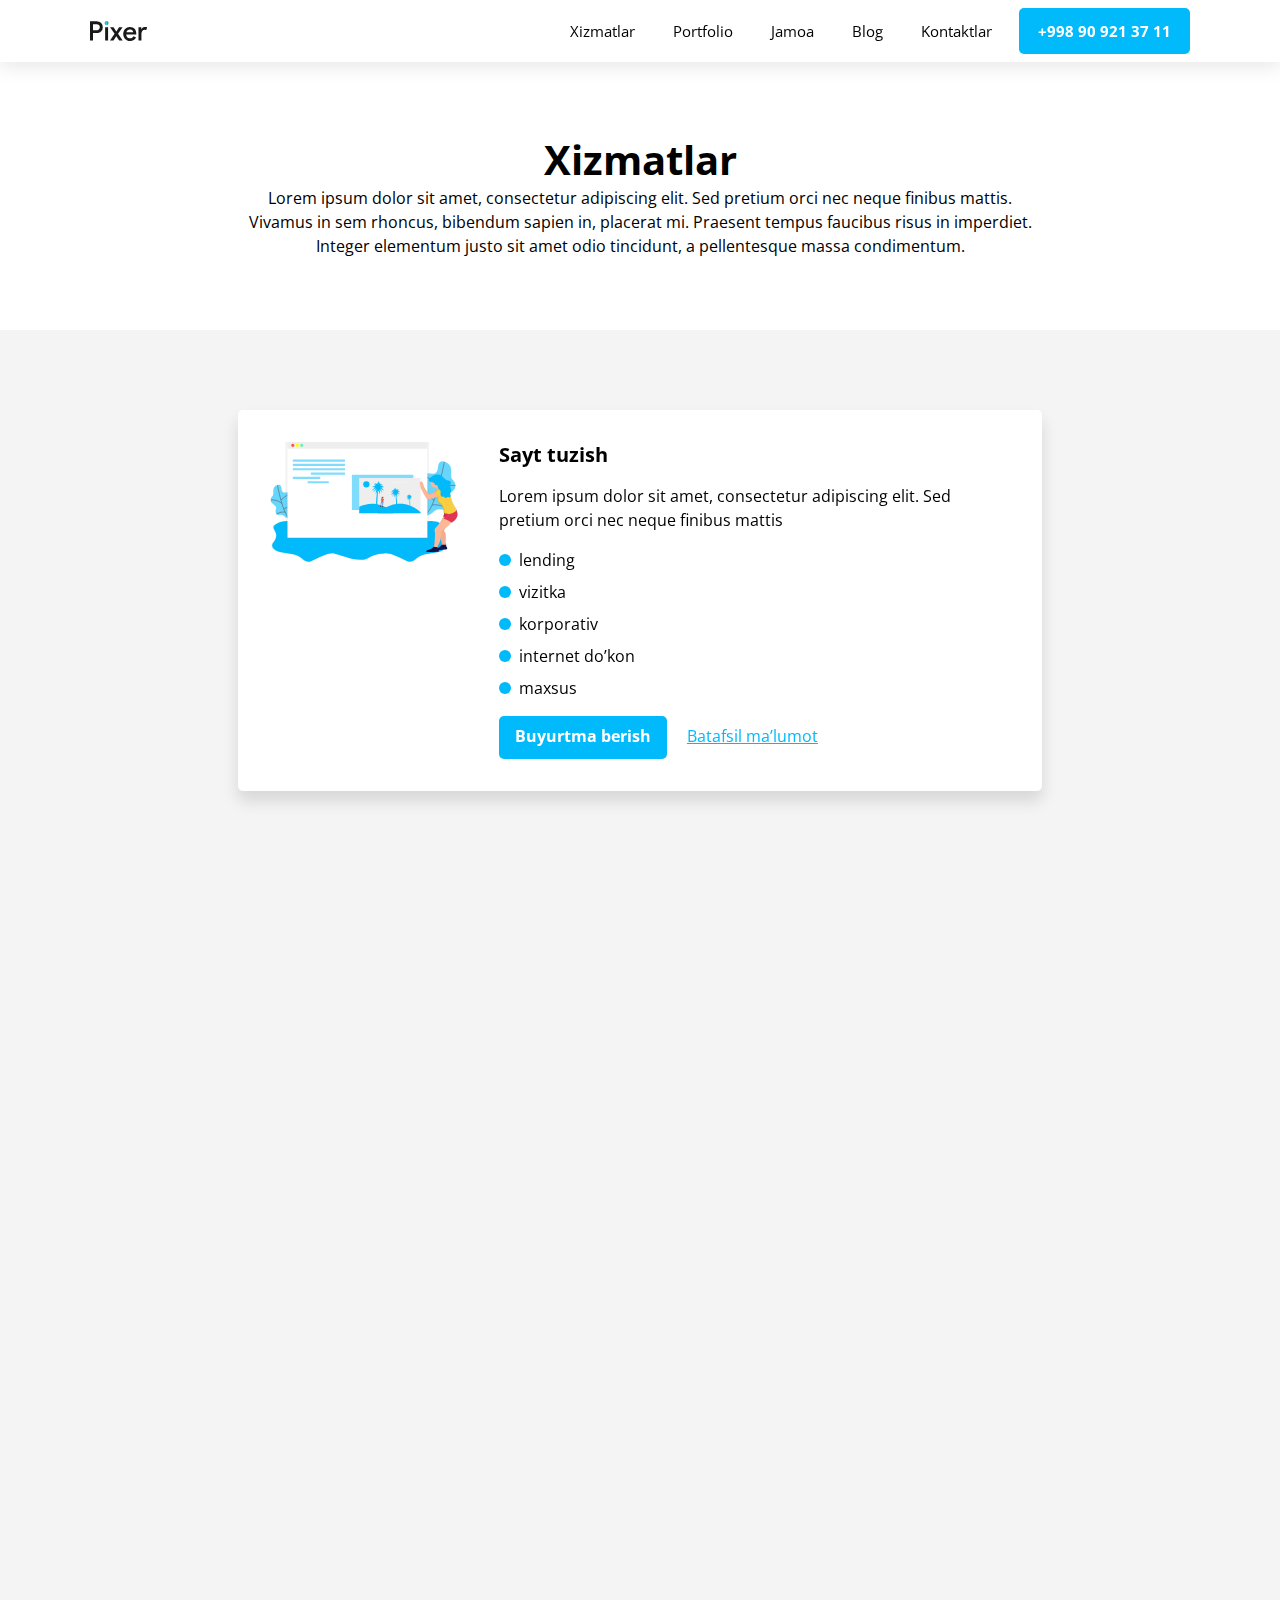
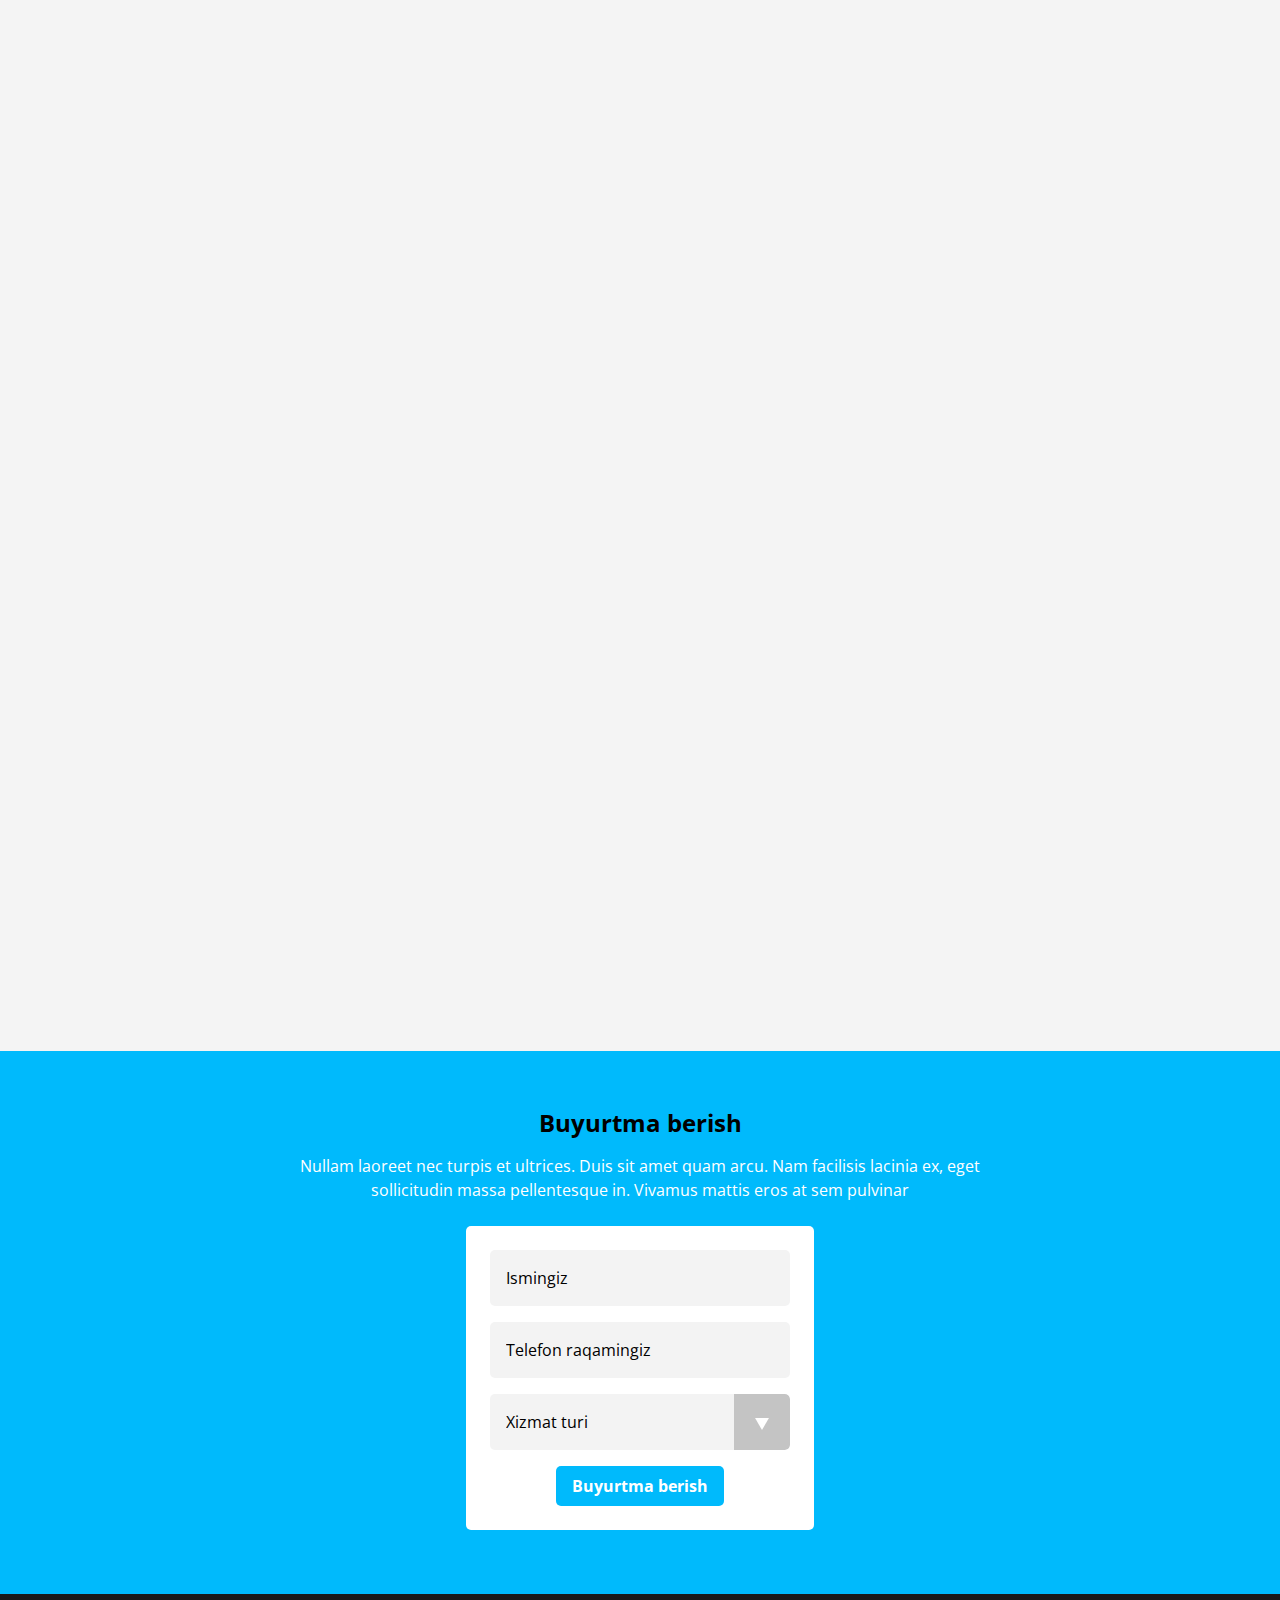
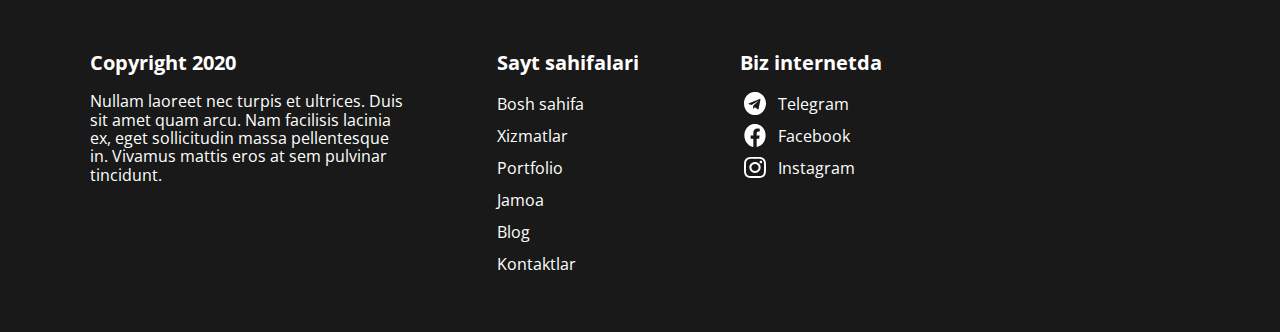
==== commit 5585d63e: "Add AOS to some boxes" ====
--- a/service.html
+++ b/service.html
@@ -68,7 +68,7 @@
             <div class="container">
                 <div class="service-type-part">
                     <ul class="service-type-list">
-                        <li class="service-type-item">
+                        <li class="service-type-item" data-aos="zoom-in">
                             <div class="service-type-item-info">
                                 <h3>Sayt tuzish</h3>
                                 <p>Lorem ipsum dolor sit amet, consectetur adipiscing elit. Sed pretium orci nec neque
@@ -87,7 +87,7 @@
                                 </div>
                             </div>
                         </li>
-                        <li class="service-type-item">
+                        <li class="service-type-item" data-aos="zoom-in">
                             <div class="service-type-item-info">
                                 <h3>Telegram bot tuzish</h3>
                                 <p>Lorem ipsum dolor sit amet, consectetur adipiscing elit. Sed pretium orci nec neque
@@ -108,7 +108,7 @@
                                 </div>
                             </div>
                         </li>
-                        <li class="service-type-item">
+                        <li class="service-type-item" data-aos="zoom-in">
                             <div class="service-type-item-info">
                                 <h3>SMM</h3>
                                 <p>Lorem ipsum dolor sit amet, consectetur adipiscing elit. Sed pretium orci nec neque
@@ -127,7 +127,7 @@
                                 </div>
                             </div>
                         </li>
-                        <li class="service-type-item">
+                        <li class="service-type-item" data-aos="zoom-in">
                             <div class="service-type-item-info">
                                 <h3>Grafik dizayn</h3>
                                 <p>Lorem ipsum dolor sit amet, consectetur adipiscing elit. Sed pretium orci nec neque
@@ -145,7 +145,7 @@
                                 </div>
                             </div>
                         </li>
-                        <li class="service-type-item">
+                        <li class="service-type-item" data-aos="zoom-in">
                             <div class="service-type-item-info">
                                 <h3>CRM tizimlar</h3>
                                 <p>Lorem ipsum dolor sit amet, consectetur adipiscing elit. Sed pretium orci nec neque
@@ -255,6 +255,13 @@
         </div>
     </footer>
     <!-- End of Footer Section -->
+
+    <script src="https://unpkg.com/aos@2.3.1/dist/aos.js"></script>
+    <script>
+        AOS.init({
+            duration: 2400,
+        });
+    </script>
 </body>
 
 </html>